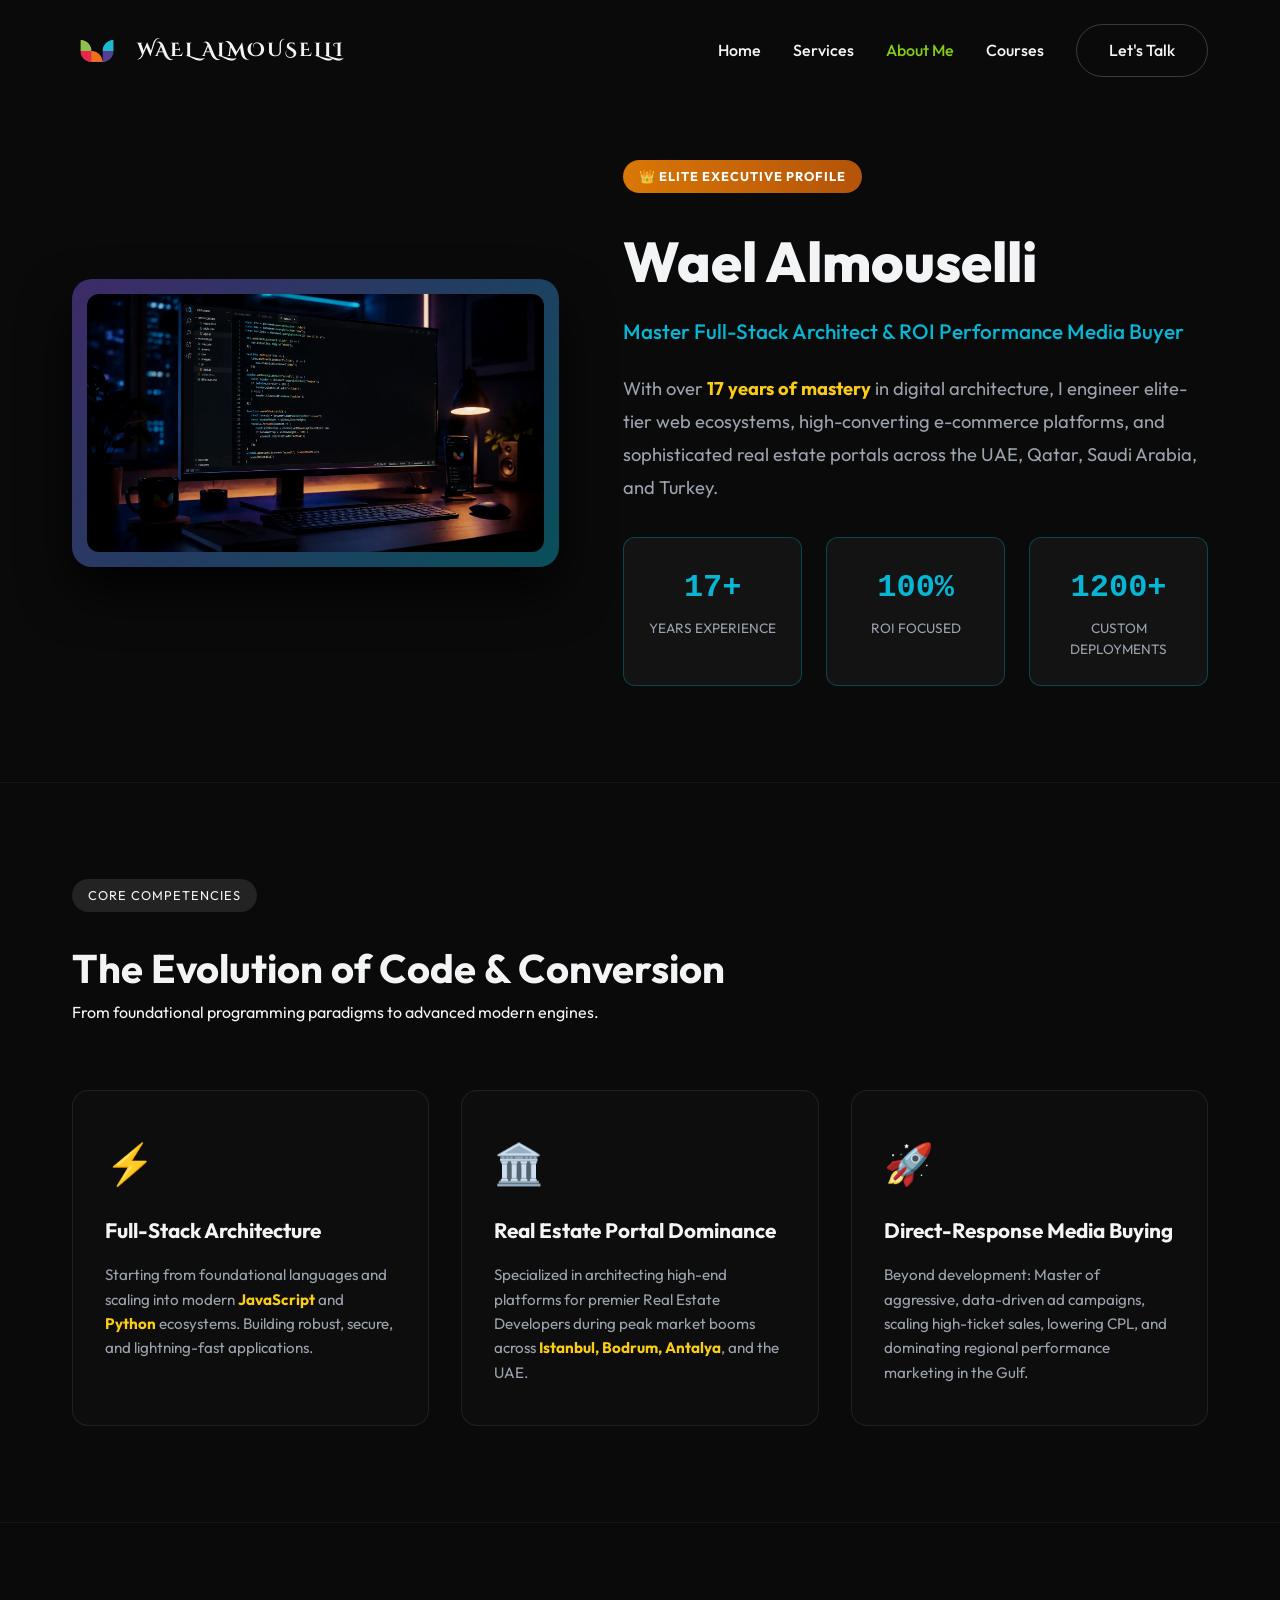
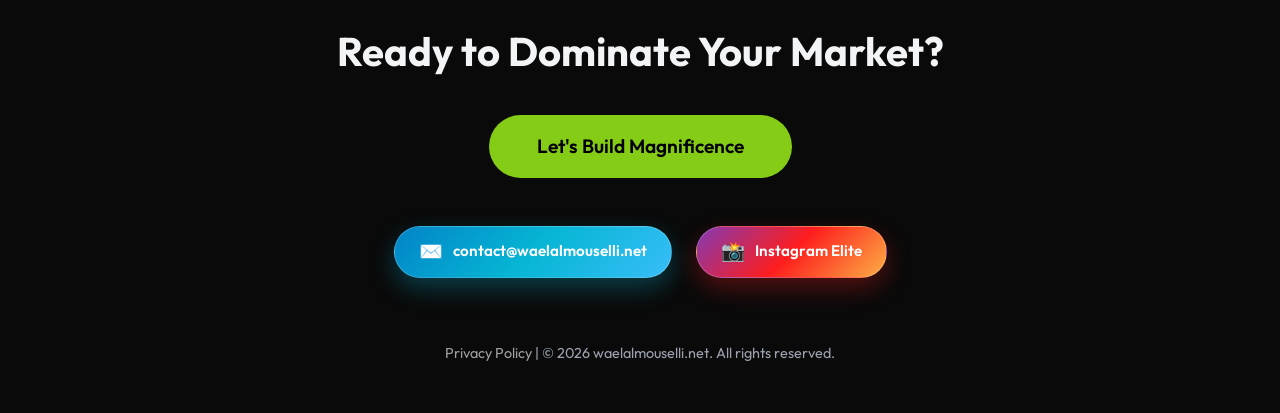
==== cv.html @ 8cd59cfe "Add files via upload" ====
<!DOCTYPE html>
<html lang="en">

<head>
    <meta charset="UTF-8">
    <meta name="viewport" content="width=device-width, initial-scale=1.0">
    <meta name="description" content="Wael Almouselli - Elite Full-Stack Architect & Performance Media Buyer CV.">
    <title>Wael Almouselli | Executive CV & Professional Profile</title>
    <link rel="stylesheet" href="style.css">

    <!-- Preconnect & Fonts -->
    <link rel="preconnect" href="https://fonts.googleapis.com">
    <link rel="preconnect" href="https://fonts.gstatic.com" crossorigin>
    <link
        href="https://fonts.googleapis.com/css2?family=Cinzel+Decorative:wght@700&family=Outfit:wght@300;500;700&display=swap"
        rel="stylesheet">
</head>

<body class="cv-page">

    <!-- Header Navigation -->
    <header class="navbar">
        <div class="container nav-flex">
            <div class="logo">
                <img src="img/logo.webp" alt="Wael Almouselli Logo" width="50" height="50" fetchpriority="high">
                <span>WAEL ALMOUSELLI</span>
            </div>
            <nav class="nav-links">
                <a href="index.html">Home</a>
                <a href="index.html#services">Services</a>
                <a href="cv.html" class="active-link">About Me</a>
                <a href="index.html#courses">Courses</a>
                <a href="https://wa.me/" target="_blank" rel="noopener noreferrer" class="btn-outline">Let's Talk</a>
            </nav>
        </div>
    </header>

    <main>
        <!-- CV Hero & Profile Section -->
        <section class="cv-hero-section">
            <canvas class="matrix-bg-cv"></canvas>
            <div class="container cv-grid">

                <!-- Professional Photo with Elite Animation -->
                <div class="cv-visual-wrapper fade-in-scale">
                    <div class="royal-frame">
                        <img src="img/service-webdev.webp" alt="Wael Almouselli Executive Profile" width="600"
                            height="700" class="cv-profile-img">
                    </div>
                </div>

                <!-- Professional Bio & Credentials -->
                <div class="cv-content fade-in-up">
                    <span class="badge royal-badge">👑 Elite Executive Profile</span>
                    <h1>Wael Almouselli</h1>
                    <h3 class="cv-subtitle">Master Full-Stack Architect & ROI Performance Media Buyer</h3>

                    <p class="cv-lead">
                        With over <strong class="highlight-gold">17 years of mastery</strong> in digital architecture, I
                        engineer elite-tier web ecosystems, high-converting e-commerce platforms, and sophisticated real
                        estate portals across the UAE, Qatar, Saudi Arabia, and Turkey.
                    </p>

                    <div class="cv-stats-row">
                        <div class="cv-stat-item">
                            <h4>17+</h4>
                            <p>Years Experience</p>
                        </div>
                        <div class="cv-stat-item">
                            <h4>100%</h4>
                            <p>ROI Focused</p>
                        </div>
                        <div class="cv-stat-item">
                            <h4>1200+</h4>
                            <p>Custom Deployments</p>
                        </div>
                    </div>
                </div>

            </div>
        </section>

        <!-- Deep Expertise & Tech Stack Section -->
        <section class="expertise-section bg-dark">
            <div class="container">
                <div class="section-title text-center">
                    <span class="badge">Core Competencies</span>
                    <h2>The Evolution of Code & Conversion</h2>
                    <p>From foundational programming paradigms to advanced modern engines.</p>
                </div>

                <div class="expertise-grid">
                    <div class="expertise-card">
                        <div class="royal-icon">⚡</div>
                        <h3>Full-Stack Architecture</h3>
                        <p>Starting from foundational languages and scaling into modern <strong
                                class="highlight-gold">JavaScript</strong> and <strong
                                class="highlight-gold">Python</strong> ecosystems. Building robust, secure, and
                            lightning-fast applications.</p>
                    </div>

                    <div class="expertise-card">
                        <div class="royal-icon">🏛️</div>
                        <h3>Real Estate Portal Dominance</h3>
                        <p>Specialized in architecting high-end platforms for premier Real Estate Developers during peak
                            market booms across <strong class="highlight-gold">Istanbul, Bodrum, Antalya</strong>, and
                            the UAE.</p>
                    </div>

                    <div class="expertise-card">
                        <div class="royal-icon">🚀</div>
                        <h3>Direct-Response Media Buying</h3>
                        <p>Beyond development: Master of aggressive, data-driven ad campaigns, scaling high-ticket
                            sales, lowering CPL, and dominating regional performance marketing in the Gulf.</p>
                    </div>
                </div>
            </div>
        </section>
    </main>

    <footer id="contact" class="footer bg-black">
        <div class="container">
            <h2>Ready to Dominate Your Market?</h2>
            <a href="https://wa.me/971501517909" target="_blank" rel="noopener noreferrer" class="btn-primary btn-large">Let's Build
                Magnificence</a>

            <div class="footer-social-box">
                <a href="mailto:contact@waelalmouselli.net" class="royal-email-badge" title="Official Email">
                    <span class="social-icon">✉️</span>
                    <span class="social-text">contact@waelalmouselli.net</span>
                </a>
                <a href="https://instagram.com/waelalmouselli/" target="_blank" rel="noopener noreferrer" class="royal-instagram-badge"
                    title="Official Instagram">
                    <span class="social-icon">📸</span>
                    <span class="social-text">Instagram Elite</span>
                </a>
            </div>

            <p><a href="privacy.html" class="privacy-link">Privacy Policy</a> | &copy; 2026 waelalmouselli.net. All
                rights reserved.</p>
        </div>
    </footer>

    <script defer src="script-cv.js"></script>
</body>

</html>
---- style.css ----
/* --- Core Variables (Dark & Luxurious) --- */
:root {
    --bg-dark: #0a0a0a;
    --bg-black: #000000;
    --text-main: #f3f4f6;
    --text-muted: #9ca3af;
    
    --brand-green: #84cc16;
    --brand-purple: #8b5cf6;
    --brand-pink: #ec4899;
    --brand-cyan: #06b6d4;
    --brand-orange: #f97316;
}

* {
    margin: 0;
    padding: 0;
    box-sizing: border-box;
}

body {
    font-family: 'Outfit', sans-serif;
    background-color: var(--bg-dark);
    color: var(--text-main);
    line-height: 1.6;
    -webkit-font-smoothing: antialiased;
    overflow-x: hidden;
}

.container {
    max-width: 1200px;
    margin: 0 auto;
    padding: 0 2rem;
}

.bg-dark { background-color: var(--bg-dark); }
.bg-black { background-color: var(--bg-black); }

/* --- Navbar --- */
.navbar {
    padding: 1.5rem 0;
    background: transparent;
    position: absolute;
    width: 100%;
    top: 0;
    z-index: 100;
}
.nav-flex {
    display: flex;
    justify-content: space-between;
    align-items: center;
}
.logo {
    display: flex;
    align-items: center;
    gap: 15px;
}
.logo span {
    font-family: 'Cinzel Decorative', cursive;
    font-weight: 700;
    font-size: 1.2rem;
    letter-spacing: 2px;
}
.nav-links {
    display: flex;
    gap: 2rem;
    align-items: center;
}
.nav-links a {
    color: var(--text-main);
    text-decoration: none;
    font-weight: 500;
    transition: color 0.3s ease;
}
.nav-links a:hover, .nav-links a.active-link {
    color: var(--brand-green);
}

/* --- Buttons --- */
.btn-primary {
    background: var(--brand-green);
    color: var(--bg-black);
    padding: 0.8rem 2rem;
    border-radius: 50px;
    text-decoration: none;
    font-weight: 600;
    transition: transform 0.3s ease, box-shadow 0.3s ease;
    display: inline-block;
}
.btn-primary:hover {
    transform: translateY(-2px);
    box-shadow: 0 10px 20px rgba(132, 204, 22, 0.2);
}
.btn-secondary, .btn-outline {
    background: transparent;
    color: var(--text-main);
    padding: 0.8rem 2rem;
    border-radius: 50px;
    border: 1px solid rgba(255,255,255,0.2);
    text-decoration: none;
    font-weight: 500;
    transition: all 0.3s ease;
}
.btn-secondary:hover, .btn-outline:hover {
    border-color: var(--text-main);
    background: rgba(255,255,255,0.05);
}
.btn-large {
    font-size: 1.2rem;
    padding: 1rem 3rem;
    margin-top: 2rem;
}

/* --- Hero Section & Mobile Optimization --- */
.hero-section {
    min-height: 100vh;
    display: flex;
    flex-direction: column;
    justify-content: center;
    background-image: url('img/hero-bg.webp');
    background-size: cover;
    background-position: center right;
    background-repeat: no-repeat;
    position: relative;
    padding-top: 7rem;
    padding-bottom: 3rem;
}

.hero-section::before {
    content: '';
    position: absolute;
    top: 0; left: 0; width: 100%; height: 100%;
    background: linear-gradient(90deg, rgba(0,0,0,0.95) 0%, rgba(0,0,0,0.8) 50%, rgba(0,0,0,0.4) 100%);
    z-index: 1;
}

.hero-container {
    position: relative;
    z-index: 2;
    width: 100%;
    display: flex;
    flex-direction: column;
    justify-content: center;
}

.hero-content {
    max-width: 550px;
    margin-bottom: 3rem;
}

.greeting {
    font-size: 1.1rem;
    letter-spacing: 3px;
    color: var(--text-muted);
    text-transform: uppercase;
}

.hero-content h1 {
    font-size: 4.5rem;
    line-height: 1.1;
    margin: 0.5rem 0 1.5rem 0;
    font-weight: 800;
}

.text-gradient {
    background: linear-gradient(90deg, var(--brand-pink), var(--brand-purple), var(--brand-cyan));
    -webkit-background-clip: text;
    background-clip: text;
    -webkit-text-fill-color: transparent;
}

.hero-content p {
    font-size: 1.15rem;
    color: var(--text-muted);
    margin-bottom: 2rem;
    font-weight: 300;
}

.cta-group {
    display: flex;
    gap: 1rem;
    flex-wrap: wrap;
}

/* --- Hero Features Grid --- */
.hero-features {
    position: relative;
    z-index: 2;
    display: grid;
    grid-template-columns: repeat(4, 1fr);
    gap: 1.2rem;
    margin-top: 1rem;
}

.feature-card {
    background: rgba(20, 20, 20, 0.75);
    border: 1px solid rgba(255, 255, 255, 0.08);
    -webkit-backdrop-filter: blur(10px);
    backdrop-filter: blur(10px);
    padding: 1rem;
    border-radius: 12px;
    display: flex;
    align-items: center;
    gap: 0.8rem;
    transition: transform 0.3s ease, border-color 0.3s ease;
}

.feature-card:hover {
    transform: translateY(-5px);
    border-color: rgba(255, 255, 255, 0.2);
}

.f-img {
    width: 40px;
    height: 40px;
    object-fit: contain;
    flex-shrink: 0;
}

.f-text h3 {
    font-size: 0.9rem;
    font-weight: 600;
    color: var(--text-main);
    margin-bottom: 0.1rem;
}

.f-text p {
    font-size: 0.75rem;
    color: var(--text-muted);
    margin: 0;
    line-height: 1.2;
}

/* --- Elite Hacker Terminal Stats Section --- */
.stats-section {
    padding: 6rem 0;
    position: relative;
    background: #050505;
    border-bottom: 1px solid rgba(255, 255, 255, 0.05);
}

.stats-grid {
    position: relative;
    z-index: 2;
    display: grid;
    grid-template-columns: repeat(3, 1fr);
    gap: 2rem;
}

.stat-box {
    background: rgba(12, 12, 12, 0.85);
    border: 1px solid rgba(132, 204, 22, 0.2);
    -webkit-backdrop-filter: blur(16px);
    backdrop-filter: blur(16px);
    padding: 3rem 2rem;
    border-radius: 14px;
    text-align: center;
    position: relative;
    overflow: hidden;
    box-shadow: inset 0 0 20px rgba(132, 204, 22, 0.03), 0 10px 30px rgba(0,0,0,0.5);
    transition: all 0.4s cubic-bezier(0.165, 0.84, 0.44, 1);
}

.stat-box::after {
    content: '● ● ●';
    position: absolute;
    top: 12px;
    left: 15px;
    font-size: 0.5rem;
    letter-spacing: 4px;
    color: rgba(255, 255, 255, 0.2);
}

.stat-box::before {
    content: '';
    position: absolute;
    top: 0; left: 0; width: 100%; height: 2px;
    background: linear-gradient(90deg, transparent, var(--brand-green), transparent);
    opacity: 0.5;
    transition: opacity 0.4s ease;
}

.stat-box:hover {
    transform: translateY(-8px);
    border-color: rgba(132, 204, 22, 0.6);
    box-shadow: 0 20px 40px rgba(0, 0, 0, 0.8), 0 0 25px rgba(132, 204, 22, 0.15);
}

.stat-box h3, .stat-box span {
    font-size: 3.5rem;
    font-weight: 800;
    font-family: 'Courier New', monospace;
    background: linear-gradient(135deg, #ffffff 40%, var(--brand-green) 100%);
    -webkit-background-clip: text;
    background-clip: text;
    -webkit-text-fill-color: transparent;
    display: inline-block;
    margin-top: 0.5rem;
}

.stat-box p {
    color: var(--brand-green);
    font-family: 'Courier New', monospace;
    text-transform: uppercase;
    letter-spacing: 2px;
    font-size: 0.85rem;
    font-weight: 600;
    margin-top: 0.8rem;
    opacity: 0.9;
}

/* --- Services Hub with Real Matrix Hacker Code Canvas Rain --- */
.services-hub { 
    padding: 5rem 0; 
    position: relative;
    background: var(--bg-dark);
}

.service-block { 
    padding: 5rem 0; 
    position: relative;
    overflow: hidden;
}

.matrix-bg {
    position: absolute;
    top: 0;
    left: 0;
    width: 100%;
    height: 100%;
    z-index: 1;
    pointer-events: none;
    opacity: 0.25;
}

.service-block .container,
.grid-2-col,
.content,
.visual {
    position: relative;
    z-index: 2;
}

.grid-2-col { display: grid; grid-template-columns: 1fr 1fr; gap: 5rem; align-items: center; }

.content h2 { font-size: 2.5rem; margin-bottom: 1rem; line-height: 1.2; }
.content p { color: var(--text-muted); font-size: 1.1rem; margin-bottom: 2rem; }
.badge { background: rgba(255,255,255,0.1); padding: 0.4rem 1rem; border-radius: 50px; font-size: 0.8rem; text-transform: uppercase; letter-spacing: 1px; margin-bottom: 1rem; display: inline-block; color: var(--text-main); }
.visual img { width: 100%; height: auto; border-radius: 12px; box-shadow: 0 20px 50px rgba(0,0,0,0.5); border: 1px solid rgba(255,255,255,0.1); background: rgba(0,0,0,0.5); }

.feature-list { list-style: none; }
.feature-list li { display: flex; align-items: center; gap: 15px; margin-bottom: 1rem; font-size: 1.1rem; color: #d1d5db; }

.feature-list li img {
    width: 24px;
    height: 24px;
    object-fit: contain;
    flex-shrink: 0;
}

/* --- Royal CV Page Styles --- */
.cv-page {
    background-color: var(--bg-dark);
}

.cv-hero-section {
    padding: 10rem 0 6rem;
    position: relative;
    overflow: hidden;
}

.cv-grid {
    display: grid;
    grid-template-columns: 1fr 1.2fr;
    gap: 4rem;
    align-items: center;
    position: relative;
    z-index: 2;
}

.royal-frame {
    position: relative;
    padding: 15px;
    background: linear-gradient(135deg, rgba(139, 92, 246, 0.4), rgba(6, 182, 212, 0.4));
    border-radius: 20px;
    box-shadow: 0 25px 50px rgba(0,0,0,0.8);
    animation: floatImage 6s ease-in-out infinite;
}

.cv-profile-img {
    width: 100%;
    height: auto;
    border-radius: 12px;
    display: block;
    object-fit: cover;
    filter: contrast(1.05);
}

@keyframes floatImage {
    0%, 100% { transform: translateY(0); }
    50% { transform: translateY(-10px); }
}

.royal-badge {
    background: linear-gradient(90deg, #d97706, #b45309);
    color: #fff;
    font-weight: 700;
}

.cv-content h1 {
    font-size: 3.5rem;
    font-weight: 800;
    margin: 0.5rem 0;
}

.cv-subtitle {
    color: var(--brand-cyan);
    font-size: 1.3rem;
    font-weight: 500;
    margin-bottom: 1.5rem;
}

.cv-lead {
    font-size: 1.15rem;
    color: var(--text-muted);
    margin-bottom: 2rem;
    line-height: 1.8;
}

.highlight-gold {
    color: #facc15;
}

.cv-stats-row {
    display: grid;
    grid-template-columns: repeat(3, 1fr);
    gap: 1.5rem;
    margin-top: 2rem;
}

.cv-stat-item {
    background: rgba(20, 20, 20, 0.9);
    border: 1px solid rgba(6, 182, 212, 0.3);
    padding: 1.5rem 1rem;
    border-radius: 12px;
    text-align: center;
}

.cv-stat-item h4 {
    font-size: 2rem;
    font-family: 'Courier New', monospace;
    color: var(--brand-cyan);
    margin-bottom: 0.3rem;
}

.cv-stat-item p {
    font-size: 0.85rem;
    color: var(--text-muted);
    text-transform: uppercase;
}

/* Expertise Grid */
.expertise-section {
    padding: 6rem 0;
    position: relative;
    border-top: 1px solid rgba(255,255,255,0.05);
}

.section-title {
    margin-bottom: 4rem;
}

.section-title h2 {
    font-size: 2.5rem;
    margin-top: 0.5rem;
}

.expertise-grid {
    display: grid;
    grid-template-columns: repeat(3, 1fr);
    gap: 2rem;
    position: relative;
    z-index: 2;
}

.expertise-card {
    background: rgba(15, 15, 15, 0.85);
    border: 1px solid rgba(255, 255, 255, 0.08);
    padding: 2.5rem 2rem;
    border-radius: 16px;
    transition: all 0.3s ease;
}

.expertise-card:hover {
    border-color: var(--brand-cyan);
    transform: translateY(-5px);
    box-shadow: 0 15px 30px rgba(6, 182, 212, 0.15);
}

.royal-icon {
    font-size: 2.5rem;
    margin-bottom: 1.2rem;
}

.expertise-card h3 {
    font-size: 1.3rem;
    margin-bottom: 1rem;
}

.expertise-card p {
    color: var(--text-muted);
    font-size: 0.95rem;
    line-height: 1.6;
}

.matrix-bg-cv {
    position: absolute;
    top: 0;
    left: 0;
    width: 100%;
    height: 100%;
    z-index: 1;
    pointer-events: none;
    opacity: 0.2;
}

/* --- Footer & Royal Social Badges --- */
.footer { 
    text-align: center; 
    padding: 6rem 0 3rem; 
    border-top: 1px solid rgba(255,255,255,0.05); 
    position: relative; 
    z-index: 2; 
    background: var(--bg-dark); 
}
.footer h2 { font-size: 2.5rem; }
.footer p { margin-top: 4rem; color: var(--text-muted); font-size: 0.9rem; }

.footer-social-box {
    display: flex;
    justify-content: center;
    align-items: center;
    gap: 1.5rem;
    margin-top: 3rem;
    flex-wrap: wrap;
}

.royal-email-badge {
    display: inline-flex;
    align-items: center;
    gap: 10px;
    padding: 0.6rem 1.5rem;
    background: linear-gradient(135deg, #0284c7, #06b6d4, #38bdf8);
    color: #ffffff;
    border-radius: 50px;
    text-decoration: none;
    font-weight: 600;
    font-size: 0.95rem;
    box-shadow: 0 10px 25px rgba(6, 182, 212, 0.3);
    transition: all 0.3s cubic-bezier(0.165, 0.84, 0.44, 1);
    border: 1px solid rgba(255, 255, 255, 0.2);
}

.royal-email-badge:hover {
    transform: translateY(-4px) scale(1.03);
    box-shadow: 0 15px 35px rgba(6, 182, 212, 0.5);
}

.royal-instagram-badge {
    display: inline-flex;
    align-items: center;
    gap: 10px;
    padding: 0.6rem 1.5rem;
    background: linear-gradient(135deg, #833ab4, #fd1d1d, #fcb045);
    color: #ffffff;
    border-radius: 50px;
    text-decoration: none;
    font-weight: 600;
    font-size: 0.95rem;
    box-shadow: 0 10px 25px rgba(253, 29, 29, 0.3);
    transition: all 0.3s cubic-bezier(0.165, 0.84, 0.44, 1);
    border: 1px solid rgba(255, 255, 255, 0.2);
}

.royal-instagram-badge:hover {
    transform: translateY(-4px) scale(1.03);
    box-shadow: 0 15px 35px rgba(253, 29, 29, 0.5);
}

.social-icon {
    font-size: 1.2rem;
}

/* --- Mobile Menu Toggle Button & Responsive Nav --- */
.menu-toggle {
    display: none;
    font-size: 1.8rem;
    color: var(--text-main);
    cursor: pointer;
    z-index: 101;
    -webkit-user-select: none; /* لأجهزة Safari القديمة */
    user-select: none;
    transition: color 0.3s ease;
}

.menu-toggle:hover {
    color: var(--brand-green);
}

@media (max-width: 992px) {
    .menu-toggle {
        display: block;
    }

    .nav-links {
        position: fixed;
        top: 0;
        right: -100%;
        width: 75%;
        max-width: 350px;
        height: 100vh;
        background: rgba(10, 10, 10, 0.98);
        -webkit-backdrop-filter: blur(20px);
        backdrop-filter: blur(20px);
        flex-direction: column;
        justify-content: center;
        align-items: center;
        gap: 2rem;
        box-shadow: -10px 0 30px rgba(0, 0, 0, 0.8);
        transition: right 0.4s cubic-bezier(0.165, 0.84, 0.44, 1);
        z-index: 100;
        border-left: 1px solid rgba(255, 255, 255, 0.08);
    }

    .nav-links.active {
        right: 0;
    }

    .nav-links a {
        font-size: 1.2rem;
    }
}

/* --- Animations --- */
.fade-in-up {
    animation: fadeInUp 1s ease-out forwards;
}
@keyframes fadeInUp {
    from { opacity: 0; transform: translateY(30px); }
    to { opacity: 1; transform: translateY(0); }
}

/* --- Media Queries --- */
@media (max-width: 1200px) {
    .hero-features { grid-template-columns: repeat(2, 1fr); }
}

@media (max-width: 992px) {
    .hero-content h1 { font-size: 3.2rem; }
    .grid-2-col, .cv-grid { grid-template-columns: 1fr; gap: 3rem; }
    .reverse-layout .visual { order: 2; }
    .hero-section::before { background: rgba(0,0,0,0.88); }
    .stats-grid, .expertise-grid { grid-template-columns: 1fr; gap: 1.5rem; }
}

@media (max-width: 650px) {
    .container { padding: 0 1.25rem; }
    .hero-content h1 { font-size: 2.6rem; }
    .hero-features { grid-template-columns: 1fr; gap: 0.8rem; }
    .cta-group { flex-direction: column; width: 100%; }
    .cta-group a { text-align: center; width: 100%; }
}

/* --- Courses Section Styles --- */
.courses-section {
    padding: 7rem 0;
    position: relative;
    overflow: hidden;
    border-top: 1px solid rgba(255, 255, 255, 0.05);
}

.relative-z2 {
    position: relative;
    z-index: 2;
}

.courses-grid {
    display: grid;
    grid-template-columns: repeat(2, 1fr);
    gap: 2.5rem;
    margin-top: 3rem;
}

.course-card {
    background: rgba(15, 15, 15, 0.85);
    border: 1px solid rgba(255, 255, 255, 0.08);
    -webkit-backdrop-filter: blur(16px);
    backdrop-filter: blur(16px);
    padding: 3rem 2.5rem;
    border-radius: 20px;
    display: flex;
    flex-direction: column;
    justify-content: space-between;
    transition: all 0.4s cubic-bezier(0.165, 0.84, 0.44, 1);
    position: relative;
    overflow: hidden;
}

.course-card:hover {
    transform: translateY(-8px);
    border-color: var(--brand-green);
    box-shadow: 0 20px 40px rgba(0, 0, 0, 0.8), 0 0 25px rgba(132, 204, 22, 0.15);
}

.course-badge {
    background: rgba(132, 204, 22, 0.15);
    color: var(--brand-green);
    padding: 0.4rem 1rem;
    border-radius: 50px;
    font-size: 0.75rem;
    text-transform: uppercase;
    letter-spacing: 1.5px;
    font-weight: 700;
    align-self: flex-start;
    margin-bottom: 1.5rem;
    border: 1px solid rgba(132, 204, 22, 0.3);
}

.royal-badge-course {
    background: rgba(6, 182, 212, 0.15);
    color: var(--brand-cyan);
    border-color: rgba(6, 182, 212, 0.3);
}

.course-card h3 {
    font-size: 1.6rem;
    margin-bottom: 1rem;
    line-height: 1.3;
}

.course-card p {
    color: var(--text-muted);
    font-size: 1rem;
    margin-bottom: 2rem;
    line-height: 1.7;
}

.course-features {
    list-style: none;
    margin-bottom: 2.5rem;
}

.course-features li {
    display: flex;
    align-items: center;
    gap: 10px;
    color: #d1d5db;
    margin-bottom: 0.8rem;
    font-size: 0.95rem;
}

.course-features li span {
    color: var(--brand-green);
    font-weight: bold;
}

.course-btn {
    text-align: center;
    width: 100%;
}

@media (max-width: 992px) {
    .courses-grid {
        grid-template-columns: 1fr;
    }
}

/* --- Privacy Policy Page Custom Styles --- */
.privacy-section {
    padding: 120px 0 80px 0;
}

.privacy-container {
    max-width: 900px;
    color: #e0e0e0;
}

.privacy-title {
    text-align: left;
    margin-bottom: 40px;
}

.privacy-title h1 {
    font-size: 2.5rem;
    margin-top: 10px;
    color: #ffffff;
}

.privacy-date {
    color: #a0a0a0;
    margin-top: 10px;
}

.privacy-card {
    background: rgba(255, 255, 255, 0.02);
    border: 1px solid rgba(255, 255, 255, 0.08);
    padding: 40px;
    border-radius: 12px;
    line-height: 1.8;
}

.privacy-card h2 {
    color: #fff;
    font-size: 1.5rem;
    margin-top: 30px;
    margin-bottom: 15px;
}

.privacy-card h2:first-of-type {
    margin-top: 0;
}

.privacy-card p {
    margin-bottom: 25px;
}

.privacy-list {
    margin-bottom: 25px;
    padding-left: 20px;
}

.privacy-list li {
    margin-bottom: 10px;
}

.privacy-contact-info {
    margin-bottom: 0;
}

.privacy-contact-info a {
    color: #00d2ff;
    text-decoration: none;
}

.privacy-contact-info a:hover {
    text-decoration: underline;
}

.logo-link {
    display: flex;
    align-items: center;
    text-decoration: none;
    color: inherit;
}

.footer-bottom-text {
    margin-top: 20px;
}

.privacy-link {
    color: #a0a0a0;
    text-decoration: none;
    font-size: 0.9rem;
}

.privacy-link:hover {
    color: #ffffff;
}
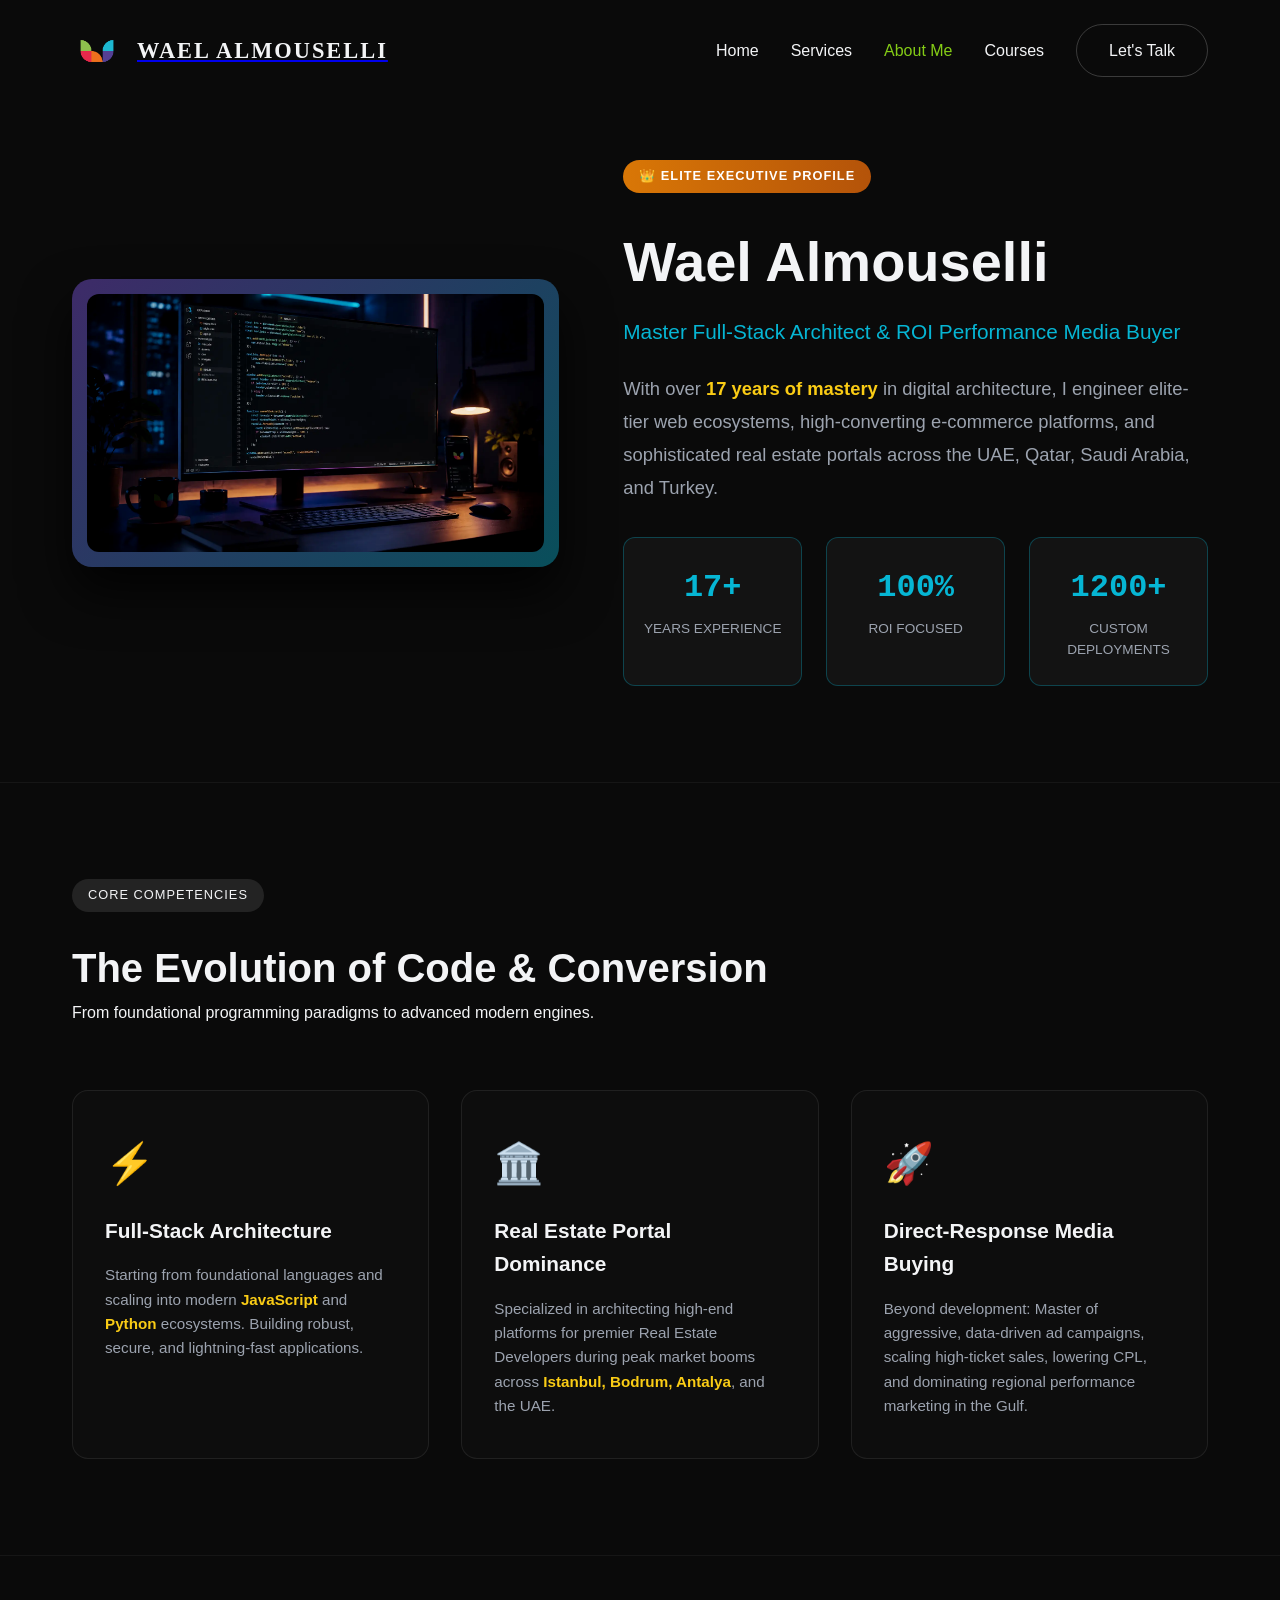
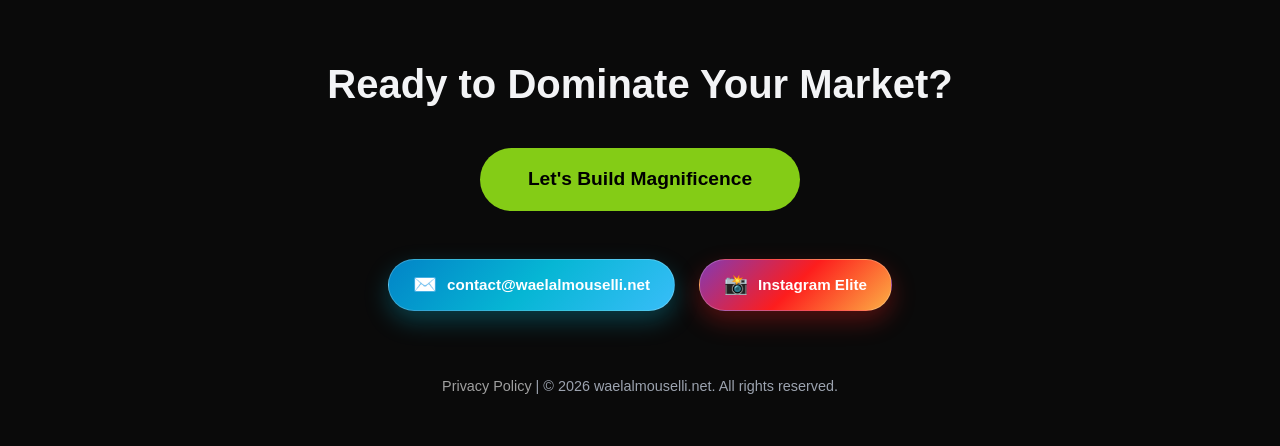
==== commit 80bf5d79: "Update cv.html" ====
--- a/cv.html
+++ b/cv.html
@@ -4,16 +4,18 @@
 <head>
     <meta charset="UTF-8">
     <meta name="viewport" content="width=device-width, initial-scale=1.0">
+    <link rel="icon" type="image/x-icon" href="favicon.ico">
     <meta name="description" content="Wael Almouselli - Elite Full-Stack Architect & Performance Media Buyer CV.">
     <title>Wael Almouselli | Executive CV & Professional Profile</title>
-    <link rel="stylesheet" href="style.css">
 
-    <!-- Preconnect & Fonts -->
-    <link rel="preconnect" href="https://fonts.googleapis.com">
-    <link rel="preconnect" href="https://fonts.gstatic.com" crossorigin>
-    <link
-        href="https://fonts.googleapis.com/css2?family=Cinzel+Decorative:wght@700&family=Outfit:wght@300;500;700&display=swap"
-        rel="stylesheet">
+    <!-- Canonical Tag -->
+    <link rel="canonical" href="https://waelalmouselli.net/cv.html" />
+
+    <!-- Preload Main Visual Image for Speed (LCP) -->
+    <link rel="preload" as="image" href="img/service-webdev.webp" fetchpriority="high" />
+
+    <!-- Main Stylesheet -->
+    <link rel="stylesheet" href="style.css" />
 </head>
 
 <body class="cv-page">
@@ -21,24 +23,27 @@
     <!-- Header Navigation -->
     <header class="navbar">
         <div class="container nav-flex">
-            <div class="logo">
+            <a href="index.html" class="logo logo-link">
                 <img src="img/logo.webp" alt="Wael Almouselli Logo" width="50" height="50" fetchpriority="high">
                 <span>WAEL ALMOUSELLI</span>
-            </div>
-            <nav class="nav-links">
+            </a>
+            <nav class="nav-links" id="nav-menu">
                 <a href="index.html">Home</a>
                 <a href="index.html#services">Services</a>
                 <a href="cv.html" class="active-link">About Me</a>
                 <a href="index.html#courses">Courses</a>
-                <a href="https://wa.me/" target="_blank" rel="noopener noreferrer" class="btn-outline">Let's Talk</a>
+                <a href="index.html#contact" class="btn-outline">Let's Talk</a>
             </nav>
+            <div class="menu-toggle" id="mobile-menu">&#9776;</div>
         </div>
     </header>
 
     <main>
         <!-- CV Hero & Profile Section -->
         <section class="cv-hero-section">
-            <canvas class="matrix-bg-cv"></canvas>
+            <!-- خلفية التأثير البرمجي المطر (Matrix Rain Canvas) -->
+            <canvas class="matrix-bg matrix-bg-cv"></canvas>
+
             <div class="container cv-grid">
 
                 <!-- Professional Photo with Elite Animation -->
@@ -121,16 +126,16 @@
     <footer id="contact" class="footer bg-black">
         <div class="container">
             <h2>Ready to Dominate Your Market?</h2>
-            <a href="https://wa.me/971501517909" target="_blank" rel="noopener noreferrer" class="btn-primary btn-large">Let's Build
-                Magnificence</a>
+            <a href="https://wa.me/971501517909?text=Hi%20Wael,%20let's%20build%20magnificence!" target="_blank"
+                rel="noopener noreferrer" class="btn-primary btn-large">Let's Build Magnificence</a>
 
             <div class="footer-social-box">
                 <a href="mailto:contact@waelalmouselli.net" class="royal-email-badge" title="Official Email">
                     <span class="social-icon">✉️</span>
                     <span class="social-text">contact@waelalmouselli.net</span>
                 </a>
-                <a href="https://instagram.com/waelalmouselli/" target="_blank" rel="noopener noreferrer" class="royal-instagram-badge"
-                    title="Official Instagram">
+                <a href="https://instagram.com/waelalmouselli/" target="_blank" rel="noopener noreferrer"
+                    class="royal-instagram-badge" title="Official Instagram">
                     <span class="social-icon">📸</span>
                     <span class="social-text">Instagram Elite</span>
                 </a>
@@ -141,7 +146,9 @@
         </div>
     </footer>
 
+    <!-- تحميل سكربت الـ CV وسكربت الموقع لضمان عمل تأثير المطر والقائمة -->
+    <script defer src="script.js"></script>
     <script defer src="script-cv.js"></script>
 </body>
 
-</html>+</html>
--- a/style.css
+++ b/style.css
@@ -1,4 +1,6 @@
-/* --- Core Variables (Dark & Luxurious) --- */
+/* =========================================
+   1. Core Variables & Global Resets
+   ========================================= */
 :root {
     --bg-dark: #0a0a0a;
     --bg-black: #000000;
@@ -12,6 +14,15 @@
     --brand-orange: #f97316;
 }
 
+/* الحل الجذري لمنع الشاشة من التحرك يمين ويسار */
+html, body {
+    overflow-x: hidden !important;
+    width: 100%;
+    position: relative;
+    margin: 0;
+    padding: 0;
+}
+
 * {
     margin: 0;
     padding: 0;
@@ -24,7 +35,6 @@
     color: var(--text-main);
     line-height: 1.6;
     -webkit-font-smoothing: antialiased;
-    overflow-x: hidden;
 }
 
 .container {
@@ -36,7 +46,9 @@
 .bg-dark { background-color: var(--bg-dark); }
 .bg-black { background-color: var(--bg-black); }
 
-/* --- Navbar --- */
+/* =========================================
+   2. Navbar & Navigation
+   ========================================= */
 .navbar {
     padding: 1.5rem 0;
     background: transparent;
@@ -61,6 +73,39 @@
     font-size: 1.2rem;
     letter-spacing: 2px;
 }
+
+/* =========================================
+   تثبيت حجم اللوجو على جميع الشاشات (سواء رابط أو نص عادي)
+   ========================================= */
+.logo span,
+.logo-link span {
+    font-family: 'Cinzel Decorative', serif !important;
+    font-weight: 700 !important;
+    font-size: 1.4rem !important; /* حجم الديسكتوب */
+    letter-spacing: 2px !important;
+    color: var(--text-main) !important;
+    white-space: nowrap !important;
+    text-decoration: none !important;
+}
+
+/* 1. تابلت (حتى 992 بكسل) */
+@media (max-width: 992px) {
+    .logo span,
+    .logo-link span {
+        font-size: 1.1rem !important;
+        letter-spacing: 1px !important;
+    }
+}
+
+/* 2. موبايل (حتى 650 بكسل) */
+@media (max-width: 650px) {
+    .logo span,
+    .logo-link span {
+        font-size: 0.85rem !important;
+        letter-spacing: 0.5px !important;
+    }
+}
+
 .nav-links {
     display: flex;
     gap: 2rem;
@@ -76,7 +121,21 @@
     color: var(--brand-green);
 }
 
-/* --- Buttons --- */
+.menu-toggle {
+    display: none;
+    font-size: 1.8rem;
+    color: var(--text-main);
+    cursor: pointer;
+    z-index: 101;
+    -webkit-user-select: none;
+    user-select: none;
+    transition: color 0.3s ease;
+}
+.menu-toggle:hover { color: var(--brand-green); }
+
+/* =========================================
+   3. Buttons
+   ========================================= */
 .btn-primary {
     background: var(--brand-green);
     color: var(--bg-black);
@@ -111,7 +170,9 @@
     margin-top: 2rem;
 }
 
-/* --- Hero Section & Mobile Optimization --- */
+/* =========================================
+   4. Index Page: Hero Section
+   ========================================= */
 .hero-section {
     min-height: 100vh;
     display: flex;
@@ -125,7 +186,6 @@
     padding-top: 7rem;
     padding-bottom: 3rem;
 }
-
 .hero-section::before {
     content: '';
     position: absolute;
@@ -133,7 +193,6 @@
     background: linear-gradient(90deg, rgba(0,0,0,0.95) 0%, rgba(0,0,0,0.8) 50%, rgba(0,0,0,0.4) 100%);
     z-index: 1;
 }
-
 .hero-container {
     position: relative;
     z-index: 2;
@@ -142,47 +201,40 @@
     flex-direction: column;
     justify-content: center;
 }
-
 .hero-content {
     max-width: 550px;
     margin-bottom: 3rem;
 }
-
 .greeting {
     font-size: 1.1rem;
     letter-spacing: 3px;
     color: var(--text-muted);
     text-transform: uppercase;
 }
-
 .hero-content h1 {
     font-size: 4.5rem;
     line-height: 1.1;
     margin: 0.5rem 0 1.5rem 0;
     font-weight: 800;
 }
-
 .text-gradient {
     background: linear-gradient(90deg, var(--brand-pink), var(--brand-purple), var(--brand-cyan));
     -webkit-background-clip: text;
     background-clip: text;
     -webkit-text-fill-color: transparent;
 }
-
 .hero-content p {
     font-size: 1.15rem;
     color: var(--text-muted);
     margin-bottom: 2rem;
     font-weight: 300;
 }
-
 .cta-group {
     display: flex;
     gap: 1rem;
     flex-wrap: wrap;
 }
 
-/* --- Hero Features Grid --- */
 .hero-features {
     position: relative;
     z-index: 2;
@@ -191,7 +243,6 @@
     gap: 1.2rem;
     margin-top: 1rem;
 }
-
 .feature-card {
     background: rgba(20, 20, 20, 0.75);
     border: 1px solid rgba(255, 255, 255, 0.08);
@@ -204,41 +255,23 @@
     gap: 0.8rem;
     transition: transform 0.3s ease, border-color 0.3s ease;
 }
-
 .feature-card:hover {
     transform: translateY(-5px);
     border-color: rgba(255, 255, 255, 0.2);
 }
-
-.f-img {
-    width: 40px;
-    height: 40px;
-    object-fit: contain;
-    flex-shrink: 0;
-}
-
-.f-text h3 {
-    font-size: 0.9rem;
-    font-weight: 600;
-    color: var(--text-main);
-    margin-bottom: 0.1rem;
-}
-
-.f-text p {
-    font-size: 0.75rem;
-    color: var(--text-muted);
-    margin: 0;
-    line-height: 1.2;
-}
-
-/* --- Elite Hacker Terminal Stats Section --- */
+.f-img { width: 40px; height: 40px; object-fit: contain; flex-shrink: 0; }
+.f-text h3 { font-size: 0.9rem; font-weight: 600; color: var(--text-main); margin-bottom: 0.1rem; }
+.f-text p { font-size: 0.75rem; color: var(--text-muted); margin: 0; line-height: 1.2; }
+
+/* =========================================
+   5. Index Page: Stats Section
+   ========================================= */
 .stats-section {
     padding: 6rem 0;
     position: relative;
     background: #050505;
     border-bottom: 1px solid rgba(255, 255, 255, 0.05);
 }
-
 .stats-grid {
     position: relative;
     z-index: 2;
@@ -246,7 +279,6 @@
     grid-template-columns: repeat(3, 1fr);
     gap: 2rem;
 }
-
 .stat-box {
     background: rgba(12, 12, 12, 0.85);
     border: 1px solid rgba(132, 204, 22, 0.2);
@@ -260,609 +292,187 @@
     box-shadow: inset 0 0 20px rgba(132, 204, 22, 0.03), 0 10px 30px rgba(0,0,0,0.5);
     transition: all 0.4s cubic-bezier(0.165, 0.84, 0.44, 1);
 }
-
 .stat-box::after {
-    content: '● ● ●';
-    position: absolute;
-    top: 12px;
-    left: 15px;
-    font-size: 0.5rem;
-    letter-spacing: 4px;
-    color: rgba(255, 255, 255, 0.2);
-}
-
+    content: '● ● ●'; position: absolute; top: 12px; left: 15px; font-size: 0.5rem; letter-spacing: 4px; color: rgba(255, 255, 255, 0.2);
+}
 .stat-box::before {
-    content: '';
-    position: absolute;
-    top: 0; left: 0; width: 100%; height: 2px;
-    background: linear-gradient(90deg, transparent, var(--brand-green), transparent);
-    opacity: 0.5;
-    transition: opacity 0.4s ease;
-}
-
+    content: ''; position: absolute; top: 0; left: 0; width: 100%; height: 2px;
+    background: linear-gradient(90deg, transparent, var(--brand-green), transparent); opacity: 0.5;
+}
 .stat-box:hover {
     transform: translateY(-8px);
     border-color: rgba(132, 204, 22, 0.6);
     box-shadow: 0 20px 40px rgba(0, 0, 0, 0.8), 0 0 25px rgba(132, 204, 22, 0.15);
 }
-
 .stat-box h3, .stat-box span {
-    font-size: 3.5rem;
-    font-weight: 800;
-    font-family: 'Courier New', monospace;
+    font-size: 3.5rem; font-weight: 800; font-family: 'Courier New', monospace;
     background: linear-gradient(135deg, #ffffff 40%, var(--brand-green) 100%);
-    -webkit-background-clip: text;
-    background-clip: text;
-    -webkit-text-fill-color: transparent;
-    display: inline-block;
-    margin-top: 0.5rem;
-}
-
+    -webkit-background-clip: text; background-clip: text; -webkit-text-fill-color: transparent;
+    display: inline-block; margin-top: 0.5rem;
+}
 .stat-box p {
-    color: var(--brand-green);
-    font-family: 'Courier New', monospace;
-    text-transform: uppercase;
-    letter-spacing: 2px;
-    font-size: 0.85rem;
-    font-weight: 600;
-    margin-top: 0.8rem;
-    opacity: 0.9;
-}
-
-/* --- Services Hub with Real Matrix Hacker Code Canvas Rain --- */
-.services-hub { 
-    padding: 5rem 0; 
-    position: relative;
-    background: var(--bg-dark);
-}
-
-.service-block { 
-    padding: 5rem 0; 
-    position: relative;
-    overflow: hidden;
-}
-
-.matrix-bg {
-    position: absolute;
-    top: 0;
-    left: 0;
-    width: 100%;
-    height: 100%;
-    z-index: 1;
-    pointer-events: none;
-    opacity: 0.25;
-}
-
-.service-block .container,
-.grid-2-col,
-.content,
-.visual {
-    position: relative;
-    z-index: 2;
-}
-
+    color: var(--brand-green); font-family: 'Courier New', monospace; text-transform: uppercase;
+    letter-spacing: 2px; font-size: 0.85rem; font-weight: 600; margin-top: 0.8rem; opacity: 0.9;
+}
+
+/* =========================================
+   6. Index Page: Services & Courses
+   ========================================= */
+.services-hub { padding: 5rem 0; position: relative; background: var(--bg-dark); }
+.service-block { padding: 5rem 0; position: relative; overflow: hidden; }
+.matrix-bg { position: absolute; top: 0; left: 0; width: 100%; height: 100%; z-index: 1; pointer-events: none; opacity: 0.25; }
+.service-block .container, .grid-2-col, .content, .visual { position: relative; z-index: 2; }
 .grid-2-col { display: grid; grid-template-columns: 1fr 1fr; gap: 5rem; align-items: center; }
-
 .content h2 { font-size: 2.5rem; margin-bottom: 1rem; line-height: 1.2; }
 .content p { color: var(--text-muted); font-size: 1.1rem; margin-bottom: 2rem; }
 .badge { background: rgba(255,255,255,0.1); padding: 0.4rem 1rem; border-radius: 50px; font-size: 0.8rem; text-transform: uppercase; letter-spacing: 1px; margin-bottom: 1rem; display: inline-block; color: var(--text-main); }
 .visual img { width: 100%; height: auto; border-radius: 12px; box-shadow: 0 20px 50px rgba(0,0,0,0.5); border: 1px solid rgba(255,255,255,0.1); background: rgba(0,0,0,0.5); }
-
 .feature-list { list-style: none; }
 .feature-list li { display: flex; align-items: center; gap: 15px; margin-bottom: 1rem; font-size: 1.1rem; color: #d1d5db; }
-
-.feature-list li img {
-    width: 24px;
-    height: 24px;
-    object-fit: contain;
-    flex-shrink: 0;
-}
-
-/* --- Royal CV Page Styles --- */
-.cv-page {
-    background-color: var(--bg-dark);
-}
-
-.cv-hero-section {
-    padding: 10rem 0 6rem;
-    position: relative;
-    overflow: hidden;
-}
-
-.cv-grid {
-    display: grid;
-    grid-template-columns: 1fr 1.2fr;
-    gap: 4rem;
-    align-items: center;
-    position: relative;
-    z-index: 2;
-}
-
+.feature-list li img { width: 24px; height: 24px; object-fit: contain; flex-shrink: 0; }
+
+.courses-section { padding: 7rem 0; position: relative; overflow: hidden; border-top: 1px solid rgba(255, 255, 255, 0.05); }
+.relative-z2 { position: relative; z-index: 2; }
+.courses-grid { display: grid; grid-template-columns: repeat(2, 1fr); gap: 2.5rem; margin-top: 3rem; }
+.course-card {
+    background: rgba(15, 15, 15, 0.85); border: 1px solid rgba(255, 255, 255, 0.08); -webkit-backdrop-filter: blur(16px); backdrop-filter: blur(16px);
+    padding: 3rem 2.5rem; border-radius: 20px; display: flex; flex-direction: column; justify-content: space-between;
+    transition: all 0.4s cubic-bezier(0.165, 0.84, 0.44, 1); position: relative; overflow: hidden;
+}
+.course-card:hover { transform: translateY(-8px); border-color: var(--brand-green); box-shadow: 0 20px 40px rgba(0, 0, 0, 0.8), 0 0 25px rgba(132, 204, 22, 0.15); }
+.course-badge { background: rgba(132, 204, 22, 0.15); color: var(--brand-green); padding: 0.4rem 1rem; border-radius: 50px; font-size: 0.75rem; text-transform: uppercase; letter-spacing: 1.5px; font-weight: 700; align-self: flex-start; margin-bottom: 1.5rem; border: 1px solid rgba(132, 204, 22, 0.3); }
+.royal-badge-course { background: rgba(6, 182, 212, 0.15); color: var(--brand-cyan); border-color: rgba(6, 182, 212, 0.3); }
+.course-card h3 { font-size: 1.6rem; margin-bottom: 1rem; line-height: 1.3; }
+.course-card p { color: var(--text-muted); font-size: 1rem; margin-bottom: 2rem; line-height: 1.7; }
+.course-features { list-style: none; margin-bottom: 2.5rem; }
+.course-features li { display: flex; align-items: center; gap: 10px; color: #d1d5db; margin-bottom: 0.8rem; font-size: 0.95rem; }
+.course-features li span { color: var(--brand-green); font-weight: bold; }
+.course-btn { text-align: center; width: 100%; }
+
+/* =========================================
+   7. CV Page Styles (Desktop Base)
+   ========================================= */
+.cv-page { background-color: var(--bg-dark); }
+.cv-hero-section { padding: 10rem 0 6rem; position: relative; overflow: hidden; }
+.cv-grid { display: grid; grid-template-columns: 1fr 1.2fr; gap: 4rem; align-items: center; position: relative; z-index: 2; }
 .royal-frame {
-    position: relative;
-    padding: 15px;
-    background: linear-gradient(135deg, rgba(139, 92, 246, 0.4), rgba(6, 182, 212, 0.4));
-    border-radius: 20px;
-    box-shadow: 0 25px 50px rgba(0,0,0,0.8);
-    animation: floatImage 6s ease-in-out infinite;
-}
-
-.cv-profile-img {
-    width: 100%;
-    height: auto;
-    border-radius: 12px;
-    display: block;
-    object-fit: cover;
-    filter: contrast(1.05);
-}
-
-@keyframes floatImage {
-    0%, 100% { transform: translateY(0); }
-    50% { transform: translateY(-10px); }
-}
-
-.royal-badge {
-    background: linear-gradient(90deg, #d97706, #b45309);
-    color: #fff;
-    font-weight: 700;
-}
-
-.cv-content h1 {
-    font-size: 3.5rem;
-    font-weight: 800;
-    margin: 0.5rem 0;
-}
-
-.cv-subtitle {
-    color: var(--brand-cyan);
-    font-size: 1.3rem;
-    font-weight: 500;
-    margin-bottom: 1.5rem;
-}
-
-.cv-lead {
-    font-size: 1.15rem;
-    color: var(--text-muted);
-    margin-bottom: 2rem;
-    line-height: 1.8;
-}
-
-.highlight-gold {
-    color: #facc15;
-}
-
-.cv-stats-row {
-    display: grid;
-    grid-template-columns: repeat(3, 1fr);
-    gap: 1.5rem;
-    margin-top: 2rem;
-}
-
-.cv-stat-item {
-    background: rgba(20, 20, 20, 0.9);
-    border: 1px solid rgba(6, 182, 212, 0.3);
-    padding: 1.5rem 1rem;
-    border-radius: 12px;
-    text-align: center;
-}
-
-.cv-stat-item h4 {
-    font-size: 2rem;
-    font-family: 'Courier New', monospace;
-    color: var(--brand-cyan);
-    margin-bottom: 0.3rem;
-}
-
-.cv-stat-item p {
-    font-size: 0.85rem;
-    color: var(--text-muted);
-    text-transform: uppercase;
-}
-
-/* Expertise Grid */
-.expertise-section {
-    padding: 6rem 0;
-    position: relative;
-    border-top: 1px solid rgba(255,255,255,0.05);
-}
-
-.section-title {
-    margin-bottom: 4rem;
-}
-
-.section-title h2 {
-    font-size: 2.5rem;
-    margin-top: 0.5rem;
-}
-
-.expertise-grid {
-    display: grid;
-    grid-template-columns: repeat(3, 1fr);
-    gap: 2rem;
-    position: relative;
-    z-index: 2;
-}
-
-.expertise-card {
-    background: rgba(15, 15, 15, 0.85);
-    border: 1px solid rgba(255, 255, 255, 0.08);
-    padding: 2.5rem 2rem;
-    border-radius: 16px;
-    transition: all 0.3s ease;
-}
-
-.expertise-card:hover {
-    border-color: var(--brand-cyan);
-    transform: translateY(-5px);
-    box-shadow: 0 15px 30px rgba(6, 182, 212, 0.15);
-}
-
-.royal-icon {
-    font-size: 2.5rem;
-    margin-bottom: 1.2rem;
-}
-
-.expertise-card h3 {
-    font-size: 1.3rem;
-    margin-bottom: 1rem;
-}
-
-.expertise-card p {
-    color: var(--text-muted);
-    font-size: 0.95rem;
-    line-height: 1.6;
-}
-
-.matrix-bg-cv {
-    position: absolute;
-    top: 0;
-    left: 0;
-    width: 100%;
-    height: 100%;
-    z-index: 1;
-    pointer-events: none;
-    opacity: 0.2;
-}
-
-/* --- Footer & Royal Social Badges --- */
-.footer { 
-    text-align: center; 
-    padding: 6rem 0 3rem; 
-    border-top: 1px solid rgba(255,255,255,0.05); 
-    position: relative; 
-    z-index: 2; 
-    background: var(--bg-dark); 
-}
+    position: relative; padding: 15px; background: linear-gradient(135deg, rgba(139, 92, 246, 0.4), rgba(6, 182, 212, 0.4));
+    border-radius: 20px; box-shadow: 0 25px 50px rgba(0,0,0,0.8); animation: floatImage 6s ease-in-out infinite;
+}
+.cv-profile-img { width: 100%; height: auto; border-radius: 12px; display: block; object-fit: cover; filter: contrast(1.05); }
+@keyframes floatImage { 0%, 100% { transform: translateY(0); } 50% { transform: translateY(-10px); } }
+.royal-badge { background: linear-gradient(90deg, #d97706, #b45309); color: #fff; font-weight: 700; }
+.cv-content h1 { font-size: 3.5rem; font-weight: 800; margin: 0.5rem 0; }
+.cv-subtitle { color: var(--brand-cyan); font-size: 1.3rem; font-weight: 500; margin-bottom: 1.5rem; }
+.cv-lead { font-size: 1.15rem; color: var(--text-muted); margin-bottom: 2rem; line-height: 1.8; }
+.highlight-gold { color: #facc15; }
+.cv-stats-row { display: grid; grid-template-columns: repeat(3, 1fr); gap: 1.5rem; margin-top: 2rem; }
+.cv-stat-item { background: rgba(20, 20, 20, 0.9); border: 1px solid rgba(6, 182, 212, 0.3); padding: 1.5rem 1rem; border-radius: 12px; text-align: center; }
+.cv-stat-item h4 { font-size: 2rem; font-family: 'Courier New', monospace; color: var(--brand-cyan); margin-bottom: 0.3rem; }
+.cv-stat-item p { font-size: 0.85rem; color: var(--text-muted); text-transform: uppercase; }
+
+.expertise-section { padding: 6rem 0; position: relative; border-top: 1px solid rgba(255,255,255,0.05); }
+.section-title { margin-bottom: 4rem; }
+.section-title h2 { font-size: 2.5rem; margin-top: 0.5rem; }
+.expertise-grid { display: grid; grid-template-columns: repeat(3, 1fr); gap: 2rem; position: relative; z-index: 2; }
+.expertise-card { background: rgba(15, 15, 15, 0.85); border: 1px solid rgba(255, 255, 255, 0.08); padding: 2.5rem 2rem; border-radius: 16px; transition: all 0.3s ease; }
+.expertise-card:hover { border-color: var(--brand-cyan); transform: translateY(-5px); box-shadow: 0 15px 30px rgba(6, 182, 212, 0.15); }
+.royal-icon { font-size: 2.5rem; margin-bottom: 1.2rem; }
+.expertise-card h3 { font-size: 1.3rem; margin-bottom: 1rem; }
+.expertise-card p { color: var(--text-muted); font-size: 0.95rem; line-height: 1.6; }
+.matrix-bg-cv { position: absolute; top: 0; left: 0; width: 100%; height: 100%; z-index: 1; pointer-events: none; opacity: 0.2; }
+
+/* =========================================
+   8. Privacy Policy Page
+   ========================================= */
+.privacy-section { padding: 120px 0 80px 0; }
+.privacy-container { max-width: 900px; color: #e0e0e0; }
+.privacy-title { text-align: left; margin-bottom: 40px; }
+.privacy-title h1 { font-size: 2.5rem; margin-top: 10px; color: #ffffff; }
+.privacy-date { color: #a0a0a0; margin-top: 10px; }
+.privacy-card { background: rgba(255, 255, 255, 0.02); border: 1px solid rgba(255, 255, 255, 0.08); padding: 40px; border-radius: 12px; line-height: 1.8; }
+.privacy-card h2 { color: #fff; font-size: 1.5rem; margin-top: 30px; margin-bottom: 15px; }
+.privacy-card h2:first-of-type { margin-top: 0; }
+.privacy-card p, .privacy-list { margin-bottom: 25px; }
+.privacy-list { padding-left: 20px; }
+.privacy-list li { margin-bottom: 10px; }
+.privacy-contact-info a { color: #00d2ff; text-decoration: none; }
+.privacy-contact-info a:hover { text-decoration: underline; }
+
+/* =========================================
+   9. Footer & Social Badges
+   ========================================= */
+.footer { text-align: center; padding: 6rem 0 3rem; border-top: 1px solid rgba(255,255,255,0.05); position: relative; z-index: 2; background: var(--bg-dark); }
 .footer h2 { font-size: 2.5rem; }
 .footer p { margin-top: 4rem; color: var(--text-muted); font-size: 0.9rem; }
-
-.footer-social-box {
-    display: flex;
-    justify-content: center;
-    align-items: center;
-    gap: 1.5rem;
-    margin-top: 3rem;
-    flex-wrap: wrap;
-}
-
-.royal-email-badge {
-    display: inline-flex;
-    align-items: center;
-    gap: 10px;
-    padding: 0.6rem 1.5rem;
-    background: linear-gradient(135deg, #0284c7, #06b6d4, #38bdf8);
-    color: #ffffff;
-    border-radius: 50px;
-    text-decoration: none;
-    font-weight: 600;
-    font-size: 0.95rem;
-    box-shadow: 0 10px 25px rgba(6, 182, 212, 0.3);
-    transition: all 0.3s cubic-bezier(0.165, 0.84, 0.44, 1);
-    border: 1px solid rgba(255, 255, 255, 0.2);
-}
-
-.royal-email-badge:hover {
-    transform: translateY(-4px) scale(1.03);
-    box-shadow: 0 15px 35px rgba(6, 182, 212, 0.5);
-}
-
-.royal-instagram-badge {
-    display: inline-flex;
-    align-items: center;
-    gap: 10px;
-    padding: 0.6rem 1.5rem;
-    background: linear-gradient(135deg, #833ab4, #fd1d1d, #fcb045);
-    color: #ffffff;
-    border-radius: 50px;
-    text-decoration: none;
-    font-weight: 600;
-    font-size: 0.95rem;
-    box-shadow: 0 10px 25px rgba(253, 29, 29, 0.3);
-    transition: all 0.3s cubic-bezier(0.165, 0.84, 0.44, 1);
-    border: 1px solid rgba(255, 255, 255, 0.2);
-}
-
-.royal-instagram-badge:hover {
-    transform: translateY(-4px) scale(1.03);
-    box-shadow: 0 15px 35px rgba(253, 29, 29, 0.5);
-}
-
-.social-icon {
-    font-size: 1.2rem;
-}
-
-/* --- Mobile Menu Toggle Button & Responsive Nav --- */
-.menu-toggle {
-    display: none;
-    font-size: 1.8rem;
-    color: var(--text-main);
-    cursor: pointer;
-    z-index: 101;
-    -webkit-user-select: none; /* لأجهزة Safari القديمة */
-    user-select: none;
-    transition: color 0.3s ease;
-}
-
-.menu-toggle:hover {
-    color: var(--brand-green);
-}
-
-@media (max-width: 992px) {
-    .menu-toggle {
-        display: block;
-    }
-
-    .nav-links {
-        position: fixed;
-        top: 0;
-        right: -100%;
-        width: 75%;
-        max-width: 350px;
-        height: 100vh;
-        background: rgba(10, 10, 10, 0.98);
-        -webkit-backdrop-filter: blur(20px);
-        backdrop-filter: blur(20px);
-        flex-direction: column;
-        justify-content: center;
-        align-items: center;
-        gap: 2rem;
-        box-shadow: -10px 0 30px rgba(0, 0, 0, 0.8);
-        transition: right 0.4s cubic-bezier(0.165, 0.84, 0.44, 1);
-        z-index: 100;
-        border-left: 1px solid rgba(255, 255, 255, 0.08);
-    }
-
-    .nav-links.active {
-        right: 0;
-    }
-
-    .nav-links a {
-        font-size: 1.2rem;
-    }
-}
-
-/* --- Animations --- */
-.fade-in-up {
-    animation: fadeInUp 1s ease-out forwards;
-}
-@keyframes fadeInUp {
-    from { opacity: 0; transform: translateY(30px); }
-    to { opacity: 1; transform: translateY(0); }
-}
-
-/* --- Media Queries --- */
+.footer-social-box { display: flex; justify-content: center; align-items: center; gap: 1.5rem; margin-top: 3rem; flex-wrap: wrap; }
+.royal-email-badge { display: inline-flex; align-items: center; gap: 10px; padding: 0.6rem 1.5rem; background: linear-gradient(135deg, #0284c7, #06b6d4, #38bdf8); color: #ffffff; border-radius: 50px; text-decoration: none; font-weight: 600; font-size: 0.95rem; box-shadow: 0 10px 25px rgba(6, 182, 212, 0.3); transition: all 0.3s cubic-bezier(0.165, 0.84, 0.44, 1); border: 1px solid rgba(255, 255, 255, 0.2); }
+.royal-email-badge:hover { transform: translateY(-4px) scale(1.03); box-shadow: 0 15px 35px rgba(6, 182, 212, 0.5); }
+.royal-instagram-badge { display: inline-flex; align-items: center; gap: 10px; padding: 0.6rem 1.5rem; background: linear-gradient(135deg, #833ab4, #fd1d1d, #fcb045); color: #ffffff; border-radius: 50px; text-decoration: none; font-weight: 600; font-size: 0.95rem; box-shadow: 0 10px 25px rgba(253, 29, 29, 0.3); transition: all 0.3s cubic-bezier(0.165, 0.84, 0.44, 1); border: 1px solid rgba(255, 255, 255, 0.2); }
+.royal-instagram-badge:hover { transform: translateY(-4px) scale(1.03); box-shadow: 0 15px 35px rgba(253, 29, 29, 0.5); }
+.social-icon { font-size: 1.2rem; }
+.privacy-link { color: #a0a0a0; text-decoration: none; font-size: 0.9rem; }
+.privacy-link:hover { color: #ffffff; }
+
+/* =========================================
+   10. Animations
+   ========================================= */
+.fade-in-up { animation: fadeInUp 1s ease-out forwards; }
+@keyframes fadeInUp { from { opacity: 0; transform: translateY(30px); } to { opacity: 1; transform: translateY(0); } }
+
+/* =========================================
+   11. Media Queries (Tablet & Small Laptops) 
+   Max-width: 1200px & 992px
+   ========================================= */
 @media (max-width: 1200px) {
     .hero-features { grid-template-columns: repeat(2, 1fr); }
 }
 
 @media (max-width: 992px) {
+    /* Mobile Menu */
+    .menu-toggle { display: block !important; }
+    .nav-links {
+        position: fixed; top: 0; right: -100%; width: 75%; max-width: 350px; height: 100vh;
+        background: rgba(10, 10, 10, 0.98); -webkit-backdrop-filter: blur(20px); backdrop-filter: blur(20px);
+        flex-direction: column; justify-content: center; align-items: center; gap: 2rem;
+        box-shadow: -10px 0 30px rgba(0, 0, 0, 0.8); transition: right 0.4s cubic-bezier(0.165, 0.84, 0.44, 1);
+        z-index: 100; border-left: 1px solid rgba(255, 255, 255, 0.08);
+    }
+    .nav-links.active { right: 0 !important; }
+    .nav-links a { font-size: 1.2rem; }
+
+    /* Index Page Fixes */
     .hero-content h1 { font-size: 3.2rem; }
-    .grid-2-col, .cv-grid { grid-template-columns: 1fr; gap: 3rem; }
+    .grid-2-col { grid-template-columns: 1fr; gap: 3rem; }
     .reverse-layout .visual { order: 2; }
     .hero-section::before { background: rgba(0,0,0,0.88); }
     .stats-grid, .expertise-grid { grid-template-columns: 1fr; gap: 1.5rem; }
-}
-
+    .courses-grid { grid-template-columns: 1fr; }
+
+    /* CV Page Mobile Fixes (The corrections for text & image size) */
+    .cv-grid { grid-template-columns: 1fr; gap: 3rem; }
+    .cv-content h1 { font-size: 2.5rem !important; line-height: 1.1; word-wrap: break-word; }
+    .cv-subtitle { font-size: 1.1rem !important; line-height: 1.4; }
+    .cv-lead { font-size: 1rem !important; padding-right: 10px; }
+    .cv-stats-row { grid-template-columns: 1fr !important; gap: 1rem !important; margin-top: 1.5rem; }
+    .cv-visual-wrapper { width: 100%; max-width: 100%; overflow: hidden; }
+    .royal-frame { padding: 8px !important; }
+    .cv-profile-img { width: 100%; height: auto; }
+}
+
+/* =========================================
+   12. Media Queries (Mobile Phones) 
+   Max-width: 650px
+   ========================================= */
 @media (max-width: 650px) {
     .container { padding: 0 1.25rem; }
+    
+    /* Index */
     .hero-content h1 { font-size: 2.6rem; }
     .hero-features { grid-template-columns: 1fr; gap: 0.8rem; }
     .cta-group { flex-direction: column; width: 100%; }
     .cta-group a { text-align: center; width: 100%; }
-}
-
-/* --- Courses Section Styles --- */
-.courses-section {
-    padding: 7rem 0;
-    position: relative;
-    overflow: hidden;
-    border-top: 1px solid rgba(255, 255, 255, 0.05);
-}
-
-.relative-z2 {
-    position: relative;
-    z-index: 2;
-}
-
-.courses-grid {
-    display: grid;
-    grid-template-columns: repeat(2, 1fr);
-    gap: 2.5rem;
-    margin-top: 3rem;
-}
-
-.course-card {
-    background: rgba(15, 15, 15, 0.85);
-    border: 1px solid rgba(255, 255, 255, 0.08);
-    -webkit-backdrop-filter: blur(16px);
-    backdrop-filter: blur(16px);
-    padding: 3rem 2.5rem;
-    border-radius: 20px;
-    display: flex;
-    flex-direction: column;
-    justify-content: space-between;
-    transition: all 0.4s cubic-bezier(0.165, 0.84, 0.44, 1);
-    position: relative;
-    overflow: hidden;
-}
-
-.course-card:hover {
-    transform: translateY(-8px);
-    border-color: var(--brand-green);
-    box-shadow: 0 20px 40px rgba(0, 0, 0, 0.8), 0 0 25px rgba(132, 204, 22, 0.15);
-}
-
-.course-badge {
-    background: rgba(132, 204, 22, 0.15);
-    color: var(--brand-green);
-    padding: 0.4rem 1rem;
-    border-radius: 50px;
-    font-size: 0.75rem;
-    text-transform: uppercase;
-    letter-spacing: 1.5px;
-    font-weight: 700;
-    align-self: flex-start;
-    margin-bottom: 1.5rem;
-    border: 1px solid rgba(132, 204, 22, 0.3);
-}
-
-.royal-badge-course {
-    background: rgba(6, 182, 212, 0.15);
-    color: var(--brand-cyan);
-    border-color: rgba(6, 182, 212, 0.3);
-}
-
-.course-card h3 {
-    font-size: 1.6rem;
-    margin-bottom: 1rem;
-    line-height: 1.3;
-}
-
-.course-card p {
-    color: var(--text-muted);
-    font-size: 1rem;
-    margin-bottom: 2rem;
-    line-height: 1.7;
-}
-
-.course-features {
-    list-style: none;
-    margin-bottom: 2.5rem;
-}
-
-.course-features li {
-    display: flex;
-    align-items: center;
-    gap: 10px;
-    color: #d1d5db;
-    margin-bottom: 0.8rem;
-    font-size: 0.95rem;
-}
-
-.course-features li span {
-    color: var(--brand-green);
-    font-weight: bold;
-}
-
-.course-btn {
-    text-align: center;
-    width: 100%;
-}
-
-@media (max-width: 992px) {
-    .courses-grid {
-        grid-template-columns: 1fr;
-    }
-}
-
-/* --- Privacy Policy Page Custom Styles --- */
-.privacy-section {
-    padding: 120px 0 80px 0;
-}
-
-.privacy-container {
-    max-width: 900px;
-    color: #e0e0e0;
-}
-
-.privacy-title {
-    text-align: left;
-    margin-bottom: 40px;
-}
-
-.privacy-title h1 {
-    font-size: 2.5rem;
-    margin-top: 10px;
-    color: #ffffff;
-}
-
-.privacy-date {
-    color: #a0a0a0;
-    margin-top: 10px;
-}
-
-.privacy-card {
-    background: rgba(255, 255, 255, 0.02);
-    border: 1px solid rgba(255, 255, 255, 0.08);
-    padding: 40px;
-    border-radius: 12px;
-    line-height: 1.8;
-}
-
-.privacy-card h2 {
-    color: #fff;
-    font-size: 1.5rem;
-    margin-top: 30px;
-    margin-bottom: 15px;
-}
-
-.privacy-card h2:first-of-type {
-    margin-top: 0;
-}
-
-.privacy-card p {
-    margin-bottom: 25px;
-}
-
-.privacy-list {
-    margin-bottom: 25px;
-    padding-left: 20px;
-}
-
-.privacy-list li {
-    margin-bottom: 10px;
-}
-
-.privacy-contact-info {
-    margin-bottom: 0;
-}
-
-.privacy-contact-info a {
-    color: #00d2ff;
-    text-decoration: none;
-}
-
-.privacy-contact-info a:hover {
-    text-decoration: underline;
-}
-
-.logo-link {
-    display: flex;
-    align-items: center;
-    text-decoration: none;
-    color: inherit;
-}
-
-.footer-bottom-text {
-    margin-top: 20px;
-}
-
-.privacy-link {
-    color: #a0a0a0;
-    text-decoration: none;
-    font-size: 0.9rem;
-}
-
-.privacy-link:hover {
-    color: #ffffff;
-}+    
+    /* CV Mobile Extra Fixes */
+    .cv-content h1 { font-size: 2.2rem !important; }
+}
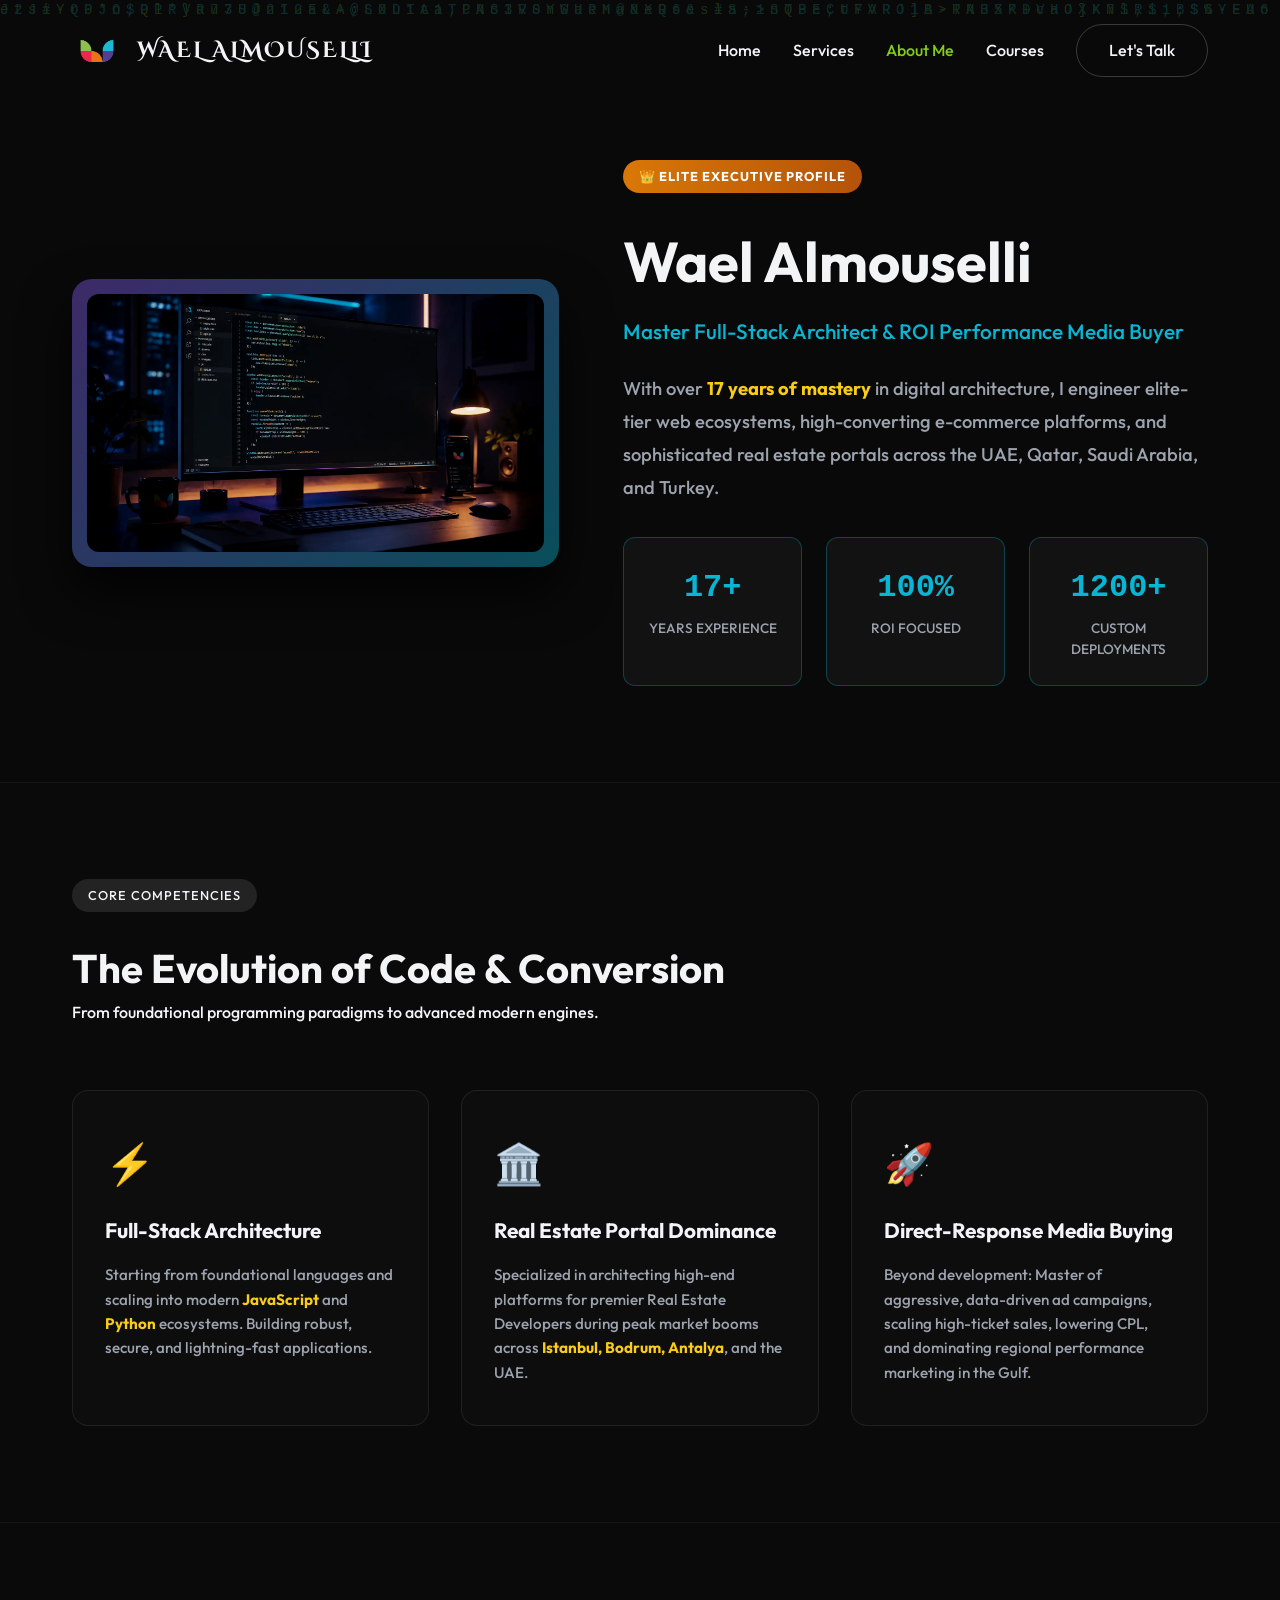
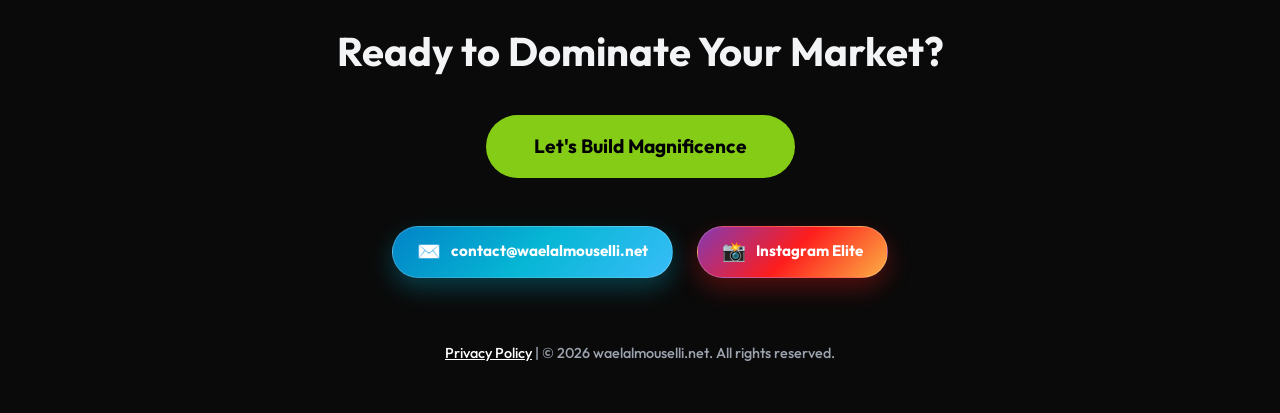
==== commit 534dfe05: "Update cv.html" ====
--- a/cv.html
+++ b/cv.html
@@ -14,8 +14,17 @@
     <!-- Preload Main Visual Image for Speed (LCP) -->
     <link rel="preload" as="image" href="img/service-webdev.webp" fetchpriority="high" />
 
-    <!-- Main Stylesheet -->
-    <link rel="stylesheet" href="style.css" />
+    <!-- Preload Critical Fonts -->
+    <link rel="preload" href="fonts/outfit-v15-latin-300.woff2" as="font" type="font/woff2" crossorigin>
+    <link rel="preload" href="fonts/outfit-v15-latin-500.woff2" as="font" type="font/woff2" crossorigin>
+    <link rel="preload" href="fonts/outfit-v15-latin-700.woff2" as="font" type="font/woff2" crossorigin>
+    <link rel="preload" href="fonts/cinzel-decorative-v19-latin-700.woff2" as="font" type="font/woff2" crossorigin>
+
+    <!-- Non-blocking CSS -->
+    <link rel="preload" href="style.css" as="style" onload="this.onload=null;this.rel='stylesheet'">
+    <noscript>
+        <link rel="stylesheet" href="style.css">
+    </noscript>
 </head>
 
 <body class="cv-page">
--- a/style.css
+++ b/style.css
@@ -1,6 +1,35 @@
-/* =========================================
-   1. Core Variables & Global Resets
-   ========================================= */
+@font-face {
+    font-family: 'Outfit';
+    font-style: normal;
+    font-weight: 300;
+    font-display: swap;
+    src: url('fonts/outfit-v15-latin-300.woff2') format('woff2');
+}
+
+@font-face {
+    font-family: 'Outfit';
+    font-style: normal;
+    font-weight: 500;
+    font-display: swap;
+    src: url('fonts/outfit-v15-latin-500.woff2') format('woff2');
+}
+
+@font-face {
+    font-family: 'Outfit';
+    font-style: normal;
+    font-weight: 700;
+    font-display: swap;
+    src: url('fonts/outfit-v15-latin-700.woff2') format('woff2');
+}
+
+@font-face {
+    font-family: 'Cinzel Decorative';
+    font-style: normal;
+    font-weight: 700;
+    font-display: swap;
+    src: url('fonts/cinzel-decorative-v19-latin-700.woff2') format('woff2');
+}
+
 :root {
     --bg-dark: #0a0a0a;
     --bg-black: #000000;
@@ -67,6 +96,9 @@
     align-items: center;
     gap: 15px;
 }
+.logo-link {
+    text-decoration: none;
+}
 .logo span {
     font-family: 'Cinzel Decorative', cursive;
     font-weight: 700;
@@ -260,7 +292,7 @@
     border-color: rgba(255, 255, 255, 0.2);
 }
 .f-img { width: 40px; height: 40px; object-fit: contain; flex-shrink: 0; }
-.f-text h3 { font-size: 0.9rem; font-weight: 600; color: var(--text-main); margin-bottom: 0.1rem; }
+.f-text h2, .f-text h3 { font-size: 0.9rem; font-weight: 600; color: var(--text-main); margin-bottom: 0.1rem; }
 .f-text p { font-size: 0.75rem; color: var(--text-muted); margin: 0; line-height: 1.2; }
 
 /* =========================================
@@ -411,8 +443,10 @@
 .royal-instagram-badge { display: inline-flex; align-items: center; gap: 10px; padding: 0.6rem 1.5rem; background: linear-gradient(135deg, #833ab4, #fd1d1d, #fcb045); color: #ffffff; border-radius: 50px; text-decoration: none; font-weight: 600; font-size: 0.95rem; box-shadow: 0 10px 25px rgba(253, 29, 29, 0.3); transition: all 0.3s cubic-bezier(0.165, 0.84, 0.44, 1); border: 1px solid rgba(255, 255, 255, 0.2); }
 .royal-instagram-badge:hover { transform: translateY(-4px) scale(1.03); box-shadow: 0 15px 35px rgba(253, 29, 29, 0.5); }
 .social-icon { font-size: 1.2rem; }
-.privacy-link { color: #a0a0a0; text-decoration: none; font-size: 0.9rem; }
-.privacy-link:hover { color: #ffffff; }
+
+/* تم تعديل التباين والتسطير للوصولية المرتفعة */
+.privacy-link { color: #ffffff; text-decoration: underline; font-size: 0.9rem; font-weight: 500; }
+.privacy-link:hover { color: var(--brand-green); }
 
 /* =========================================
    10. Animations
--- a/style.css
+++ b/style.css
@@ -1,6 +1,35 @@
-/* =========================================
-   1. Core Variables & Global Resets
-   ========================================= */
+@font-face {
+    font-family: 'Outfit';
+    font-style: normal;
+    font-weight: 300;
+    font-display: swap;
+    src: url('fonts/outfit-v15-latin-300.woff2') format('woff2');
+}
+
+@font-face {
+    font-family: 'Outfit';
+    font-style: normal;
+    font-weight: 500;
+    font-display: swap;
+    src: url('fonts/outfit-v15-latin-500.woff2') format('woff2');
+}
+
+@font-face {
+    font-family: 'Outfit';
+    font-style: normal;
+    font-weight: 700;
+    font-display: swap;
+    src: url('fonts/outfit-v15-latin-700.woff2') format('woff2');
+}
+
+@font-face {
+    font-family: 'Cinzel Decorative';
+    font-style: normal;
+    font-weight: 700;
+    font-display: swap;
+    src: url('fonts/cinzel-decorative-v19-latin-700.woff2') format('woff2');
+}
+
 :root {
     --bg-dark: #0a0a0a;
     --bg-black: #000000;
@@ -67,6 +96,9 @@
     align-items: center;
     gap: 15px;
 }
+.logo-link {
+    text-decoration: none;
+}
 .logo span {
     font-family: 'Cinzel Decorative', cursive;
     font-weight: 700;
@@ -260,7 +292,7 @@
     border-color: rgba(255, 255, 255, 0.2);
 }
 .f-img { width: 40px; height: 40px; object-fit: contain; flex-shrink: 0; }
-.f-text h3 { font-size: 0.9rem; font-weight: 600; color: var(--text-main); margin-bottom: 0.1rem; }
+.f-text h2, .f-text h3 { font-size: 0.9rem; font-weight: 600; color: var(--text-main); margin-bottom: 0.1rem; }
 .f-text p { font-size: 0.75rem; color: var(--text-muted); margin: 0; line-height: 1.2; }
 
 /* =========================================
@@ -411,8 +443,10 @@
 .royal-instagram-badge { display: inline-flex; align-items: center; gap: 10px; padding: 0.6rem 1.5rem; background: linear-gradient(135deg, #833ab4, #fd1d1d, #fcb045); color: #ffffff; border-radius: 50px; text-decoration: none; font-weight: 600; font-size: 0.95rem; box-shadow: 0 10px 25px rgba(253, 29, 29, 0.3); transition: all 0.3s cubic-bezier(0.165, 0.84, 0.44, 1); border: 1px solid rgba(255, 255, 255, 0.2); }
 .royal-instagram-badge:hover { transform: translateY(-4px) scale(1.03); box-shadow: 0 15px 35px rgba(253, 29, 29, 0.5); }
 .social-icon { font-size: 1.2rem; }
-.privacy-link { color: #a0a0a0; text-decoration: none; font-size: 0.9rem; }
-.privacy-link:hover { color: #ffffff; }
+
+/* تم تعديل التباين والتسطير للوصولية المرتفعة */
+.privacy-link { color: #ffffff; text-decoration: underline; font-size: 0.9rem; font-weight: 500; }
+.privacy-link:hover { color: var(--brand-green); }
 
 /* =========================================
    10. Animations
